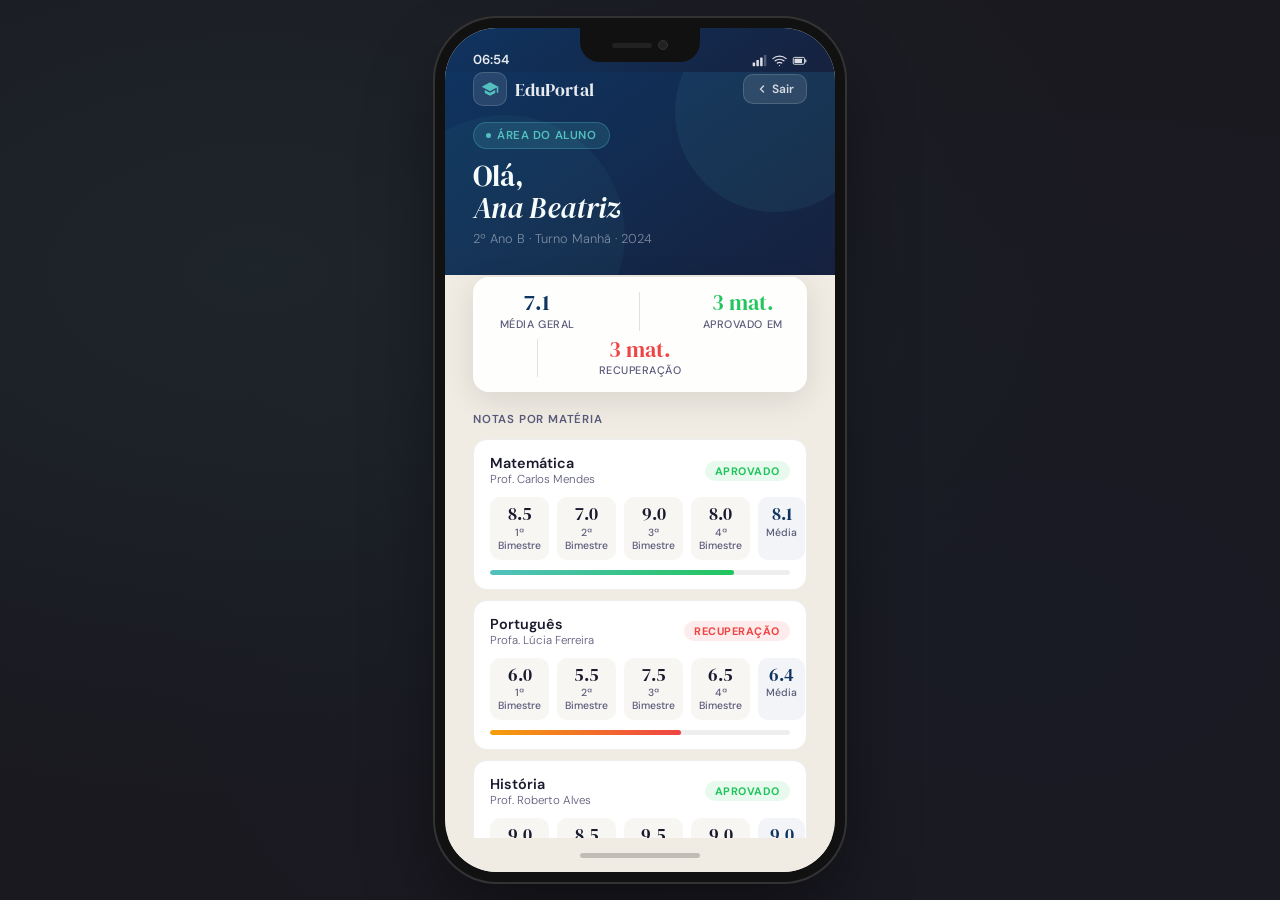
==== versao mobile/aluno.html @ 24fb4a92 "Add files via upload" ====
<!DOCTYPE html>
<html lang="pt-BR">
<head>
  <meta charset="UTF-8"/>
  <meta name="viewport" content="width=device-width, initial-scale=1.0, maximum-scale=1.0, user-scalable=no"/>
  <title>EduPortal — Aluno</title>
  <link href="https://fonts.googleapis.com/css2?family=DM+Serif+Display:ital@0;1&family=DM+Sans:wght@300;400;500;600&display=swap" rel="stylesheet"/>
  <link rel="stylesheet" href="style-aluno.css">
</head>
<body>

<div class="phone-shell">
  <div class="side-btn-r"></div>
  <div class="side-btn-l" style="top:148px;height:36px"></div>
  <div class="side-btn-l" style="top:198px;height:60px"></div>
  <div class="side-btn-l" style="top:272px;height:60px"></div>
  <div class="notch"><div class="notch-mic"></div><div class="notch-cam"></div></div>

  <div class="status-bar">
    <span class="status-time">9:41</span>
    <div class="status-icons">
      <svg viewBox="0 0 24 24"><rect x="1" y="15" width="4" height="6" rx="1"/><rect x="7" y="11" width="4" height="10" rx="1"/><rect x="13" y="7" width="4" height="14" rx="1"/><rect x="19" y="3" width="4" height="18" rx="1" opacity=".3"/></svg>
      <svg viewBox="0 0 24 24"><path d="M5 12.55a11 11 0 0 1 14.08 0M1.42 9a16 16 0 0 1 21.16 0M8.53 16.11a6 6 0 0 1 6.95 0" stroke="rgba(255,255,255,.85)" stroke-width="2" stroke-linecap="round" fill="none"/><circle cx="12" cy="20" r="1" fill="rgba(255,255,255,.85)"/></svg>
      <svg viewBox="0 0 24 24"><rect x="2" y="7" width="18" height="11" rx="2" stroke="rgba(255,255,255,.85)" stroke-width="1.5" fill="none"/><line x1="22" y1="11" x2="22" y2="14" stroke="rgba(255,255,255,.85)" stroke-width="2" stroke-linecap="round"/><rect x="4" y="9" width="12" height="7" rx="1" fill="rgba(255,255,255,.85)"/></svg>
    </div>
  </div>

  <div class="screen">
    <div class="hero">
      <div class="logo-row">
        <div class="logo-icon">
          <svg viewBox="0 0 24 24"><path d="M12 3L1 9l11 6 9-4.91V17h2V9L12 3zM5 13.18v4L12 21l7-3.82v-4L12 17l-7-3.82z"/></svg>
        </div>
        <span class="logo-name">EduPortal</span>
        <a href="login-mobile.html" class="back-btn">
          <svg viewBox="0 0 24 24" stroke-width="2.5" stroke-linecap="round"><polyline points="15 18 9 12 15 6"/></svg>
          Sair
        </a>
      </div>
      <div class="hero-badge"><div class="hero-badge-dot"></div><span>Área do Aluno</span></div>
      <div class="hero-title">Olá,<br/><em id="studentName">Ana Beatriz</em></div>
      <div class="hero-sub">2º Ano B · Turno Manhã · 2024</div>
    </div>

    <div class="summary-bar">
      <div class="summary-card">
        <div class="summary-item neutral">
          <div class="val" id="summaryAvg">—</div>
          <div class="lbl">Média Geral</div>
        </div>
        <div class="sep"></div>
        <div class="summary-item ok">
          <div class="val" id="summaryApproved">—</div>
          <div class="lbl">Aprovado em</div>
        </div>
        <div class="sep"></div>
        <div class="summary-item fail">
          <div class="val" id="summaryFailed">—</div>
          <div class="lbl">Recuperação</div>
        </div>
      </div>
    </div>

    <div class="content-scroll">
      <div class="section-title">Notas por Matéria</div>
      <div id="subjectList"></div>
    </div>

    <div class="home-indicator"><div class="home-bar"></div></div>
  </div>
</div>

<script>
  // ---- DATA ---- (shared via localStorage with teacher portal)
  const PASS_GRADE = 7;

  const defaultSubjects = [
    { id: 1, name: 'Matemática',       teacher: 'Prof. Carlos Mendes',    grades: [8.5, 7.0, 9.0, 8.0] },
    { id: 2, name: 'Português',        teacher: 'Profa. Lúcia Ferreira',  grades: [6.0, 5.5, 7.5, 6.5] },
    { id: 3, name: 'História',         teacher: 'Prof. Roberto Alves',    grades: [9.0, 8.5, 9.5, 9.0] },
    { id: 4, name: 'Biologia',         teacher: 'Profa. Sandra Lima',     grades: [5.0, 4.5, 6.0, 5.5] },
    { id: 5, name: 'Física',           teacher: 'Prof. André Costa',      grades: [7.5, 8.0, 7.0, 8.5] },
    { id: 6, name: 'Química',          teacher: 'Profa. Márcia Souza',    grades: [6.5, 7.0, 5.5, 6.0] },
  ];

  function getSubjects() {
    try {
      const stored = localStorage.getItem('eduportal_subjects');
      return stored ? JSON.parse(stored) : defaultSubjects;
    } catch(e) { return defaultSubjects; }
  }

  function avg(arr) {
    const valid = arr.filter(n => n !== null && n !== undefined && n !== '');
    if (!valid.length) return null;
    return valid.reduce((a,b) => a + parseFloat(b), 0) / valid.length;
  }

  function renderSubjects() {
    const subjects = getSubjects();
    const list = document.getElementById('subjectList');
    list.innerHTML = '';

    let totalAvg = 0, approvedCount = 0, failedCount = 0, count = 0;

    subjects.forEach((sub, i) => {
      const average = avg(sub.grades);
      const hasFull = sub.grades.every(g => g !== null && g !== '');
      let status = 'pending', statusLabel = 'Em andamento';
      if (hasFull && average !== null) {
        if (average >= PASS_GRADE) { status = 'approved'; statusLabel = 'Aprovado'; approvedCount++; }
        else { status = 'failed'; statusLabel = 'Recuperação'; failedCount++; }
        totalAvg += average; count++;
      }

      const pct = average !== null ? Math.min(100, (average / 10) * 100) : 0;
      const barClass = average !== null && average >= PASS_GRADE ? 'ok' : 'warn';

      const gradeLabels = ['1ª Bimestre', '2ª Bimestre', '3ª Bimestre', '4ª Bimestre'];
      const gradesHTML = sub.grades.map((g, gi) => `
        <div class="grade-box">
          <div class="g-val">${g !== null && g !== '' ? parseFloat(g).toFixed(1) : '—'}</div>
          <div class="g-lbl">${gradeLabels[gi]}</div>
        </div>
      `).join('');

      const card = document.createElement('div');
      card.className = 'subject-card';
      card.style.animationDelay = (i * 0.06) + 's';
      card.innerHTML = `
        <div class="subject-top">
          <div>
            <div class="subject-name">${sub.name}</div>
            <div class="subject-teacher">${sub.teacher}</div>
          </div>
          <div class="status-pill ${status}">${statusLabel}</div>
        </div>
        <div class="grades-row">
          ${gradesHTML}
          <div class="grade-box highlight">
            <div class="g-val">${average !== null ? average.toFixed(1) : '—'}</div>
            <div class="g-lbl">Média</div>
          </div>
        </div>
        <div class="progress-wrap">
          <div class="progress-bar ${barClass}" style="width:${pct}%"></div>
        </div>
      `;
      list.appendChild(card);
    });

    // Update summary
    document.getElementById('summaryAvg').textContent = count ? (totalAvg / count).toFixed(1) : '—';
    document.getElementById('summaryApproved').textContent = approvedCount + ' mat.';
    document.getElementById('summaryFailed').textContent = failedCount + ' mat.';
  }

  // Clock
  function updateClock() {
    const now = new Date();
    document.querySelector('.status-time').textContent =
      now.getHours().toString().padStart(2,'0') + ':' + now.getMinutes().toString().padStart(2,'0');
  }
  updateClock(); setInterval(updateClock, 10000);

  renderSubjects();
</script>
</body>
</html>
---- versao mobile/style-aluno.css ----
*, *::before, *::after { box-sizing: border-box; margin: 0; padding: 0; }
    :root {
      --primary: #0f3460;
      --accent: #53c0c0;
      --gradient: linear-gradient(145deg, #0f3460 0%, #16213e 100%);
      --bg: #f0ece4;
      --text-dark: #1a1a2e;
      --text-mid: #5a5a7a;
      --white: #ffffff;
      --approved: #22c55e;
      --failed: #ef4444;
      --radius: 18px;
    }
    html, body { height: 100%; overflow: hidden; }
    body {
      font-family: 'DM Sans', sans-serif;
      background: #1a1920;
      background-image:
        radial-gradient(ellipse at 20% 30%, rgba(83,192,192,0.07) 0%, transparent 60%),
        radial-gradient(ellipse at 80% 70%, rgba(15,52,96,0.07) 0%, transparent 60%);
      display: flex;
      align-items: center;
      justify-content: center;
    }
    .phone-shell {
      width: 390px;
      height: 844px;
      background: var(--bg);
      border-radius: 52px;
      box-shadow: 0 0 0 10px #111, 0 0 0 12px #333, 0 40px 80px rgba(0,0,0,0.45);
      position: relative;
      overflow: hidden;
      display: flex;
      flex-direction: column;
    }
    .side-btn-r { position: absolute; background: #222; border-radius: 3px; right: -12px; top: 180px; width: 4px; height: 70px; }
    .side-btn-l { position: absolute; background: #222; border-radius: 3px; left: -12px; width: 4px; }
    .notch {
      position: absolute; top: 0; left: 50%; transform: translateX(-50%);
      width: 120px; height: 34px; background: #111; border-radius: 0 0 20px 20px;
      z-index: 100; display: flex; align-items: center; justify-content: center; gap: 6px;
    }
    .notch-cam { width: 10px; height: 10px; border-radius: 50%; background: #222; border: 1.5px solid #333; }
    .notch-mic { width: 40px; height: 5px; border-radius: 4px; background: #222; }
    .status-bar {
      height: 44px; display: flex; align-items: flex-end;
      justify-content: space-between; padding: 0 28px 4px;
      flex-shrink: 0; z-index: 10; position: relative;
      background: var(--gradient);
    }
    .status-time { font-size: 0.82rem; font-weight: 600; color: rgba(255,255,255,0.9); }
    .status-icons { display: flex; align-items: center; gap: 5px; }
    .status-icons svg { width: 15px; height: 15px; fill: rgba(255,255,255,0.85); }
    .screen { flex: 1; overflow: hidden; display: flex; flex-direction: column; }

    /* HERO */
    .hero {
      flex-shrink: 0; padding: 0 28px 28px;
      background: var(--gradient); position: relative; overflow: hidden;
    }
    .hero::before {
      content: ''; position: absolute; top: -60px; right: -40px;
      width: 200px; height: 200px; border-radius: 50%;
      background: var(--accent); opacity: 0.08;
    }
    .hero::after {
      content: ''; position: absolute; bottom: -80px; left: -60px;
      width: 240px; height: 240px; border-radius: 50%;
      background: var(--accent); opacity: 0.05;
    }
    .logo-row { display: flex; align-items: center; gap: 8px; margin-bottom: 16px; position: relative; }
    .logo-icon {
      width: 34px; height: 34px; background: rgba(255,255,255,0.1);
      border-radius: 10px; display: grid; place-items: center;
      border: 1px solid rgba(255,255,255,0.15);
    }
    .logo-icon svg { width: 18px; height: 18px; fill: var(--accent); }
    .logo-name { font-family: 'DM Serif Display', serif; font-size: 1.15rem; color: rgba(255,255,255,0.9); }
    .back-btn {
      margin-left: auto; background: rgba(255,255,255,0.1); border: 1px solid rgba(255,255,255,0.15);
      border-radius: 10px; padding: 6px 12px; color: rgba(255,255,255,0.8);
      font-size: 0.75rem; font-weight: 600; cursor: pointer; text-decoration: none;
      display: flex; align-items: center; gap: 4px;
    }
    .back-btn svg { width: 12px; height: 12px; stroke: currentColor; fill: none; }
    .hero-badge {
      display: inline-flex; align-items: center; gap: 6px;
      padding: 5px 12px; border-radius: 100px; font-size: 0.72rem;
      font-weight: 600; letter-spacing: 0.05em; text-transform: uppercase;
      margin-bottom: 12px; background: rgba(83,192,192,0.15);
      border: 1px solid rgba(83,192,192,0.3); color: var(--accent);
    }
    .hero-badge-dot { width: 5px; height: 5px; border-radius: 50%; background: currentColor; animation: pulse 2s infinite; }
    @keyframes pulse { 0%,100% { opacity:1; transform:scale(1); } 50% { opacity:0.5; transform:scale(0.7); } }
    .hero-title { font-family: 'DM Serif Display', serif; font-size: 1.8rem; line-height: 1.1; color: #fff; margin-bottom: 6px; }
    .hero-title em { font-style: italic; }
    .hero-sub { font-size: 0.8rem; color: rgba(255,255,255,0.45); font-weight: 300; }

    /* SEMESTER SUMMARY */
    .summary-bar {
      flex-shrink: 0; padding: 16px 28px 0; margin-top: -14px; position: relative; z-index: 20;
    }
    .summary-card {
      background: rgba(255,255,255,0.92); backdrop-filter: blur(12px);
      border-radius: 16px; padding: 14px 16px;
      box-shadow: 0 8px 32px rgba(0,0,0,0.1);
      border: 1px solid rgba(255,255,255,0.9);
      display: grid; grid-template-columns: 1fr 1fr 1fr; gap: 8px;
    }
    .summary-item { text-align: center; }
    .summary-item .val {
      font-family: 'DM Serif Display', serif; font-size: 1.4rem;
      line-height: 1; margin-bottom: 2px;
    }
    .summary-item .lbl { font-size: 0.68rem; color: var(--text-mid); font-weight: 500; text-transform: uppercase; letter-spacing: 0.05em; }
    .summary-item.ok .val { color: var(--approved); }
    .summary-item.fail .val { color: var(--failed); }
    .summary-item.neutral .val { color: var(--primary); }
    .sep { width: 1px; background: #e4e0da; align-self: stretch; margin: 0 auto; }

    /* SCROLL */
    .content-scroll {
      flex: 1; overflow-y: auto; padding: 16px 28px 32px;
      scrollbar-width: none;
    }
    .content-scroll::-webkit-scrollbar { display: none; }

    .section-title {
      font-size: 0.72rem; font-weight: 600; letter-spacing: 0.07em;
      text-transform: uppercase; color: var(--text-mid); margin-bottom: 12px; margin-top: 4px;
    }

    /* SUBJECT CARD */
    .subject-card {
      background: #fff; border-radius: 14px; padding: 14px 16px;
      margin-bottom: 10px; border: 1.5px solid #eee;
      animation: cardIn 0.4s cubic-bezier(0.34,1.2,0.64,1) both;
      transition: box-shadow 0.2s;
    }
    .subject-card:hover { box-shadow: 0 4px 16px rgba(0,0,0,0.08); }
    @keyframes cardIn { from { opacity:0; transform:translateY(12px); } to { opacity:1; transform:translateY(0); } }

    .subject-top { display: flex; align-items: center; justify-content: space-between; margin-bottom: 10px; }
    .subject-name { font-weight: 600; font-size: 0.9rem; color: var(--text-dark); }
    .subject-teacher { font-size: 0.72rem; color: var(--text-mid); font-weight: 300; }
    .status-pill {
      font-size: 0.68rem; font-weight: 700; letter-spacing: 0.05em;
      text-transform: uppercase; padding: 3px 10px; border-radius: 100px;
    }
    .status-pill.approved { background: rgba(34,197,94,0.1); color: var(--approved); }
    .status-pill.failed { background: rgba(239,68,68,0.1); color: var(--failed); }
    .status-pill.pending { background: rgba(245,158,11,0.1); color: #f59e0b; }

    .grades-row { display: flex; gap: 8px; margin-bottom: 10px; }
    .grade-box { flex: 1; background: #f8f6f2; border-radius: 10px; padding: 8px; text-align: center; }
    .grade-box .g-val {
      font-family: 'DM Serif Display', serif; font-size: 1.15rem;
      color: var(--text-dark); line-height: 1;
    }
    .grade-box .g-lbl { font-size: 0.65rem; color: var(--text-mid); font-weight: 500; margin-top: 2px; }
    .grade-box.highlight { background: rgba(15,52,96,0.05); }
    .grade-box.highlight .g-val { color: var(--primary); }

    /* Progress bar */
    .progress-wrap { height: 5px; background: #eee; border-radius: 3px; overflow: hidden; }
    .progress-bar { height: 100%; border-radius: 3px; transition: width 0.8s cubic-bezier(0.34,1.2,0.64,1); }
    .progress-bar.ok { background: linear-gradient(90deg, #53c0c0, #22c55e); }
    .progress-bar.warn { background: linear-gradient(90deg, #f59e0b, #ef4444); }

    /* Home indicator */
    .home-indicator {
      flex-shrink: 0; height: 34px; display: flex;
      align-items: center; justify-content: center; background: var(--bg);
    }
    .home-bar { width: 120px; height: 5px; background: rgba(0,0,0,0.2); border-radius: 3px; }
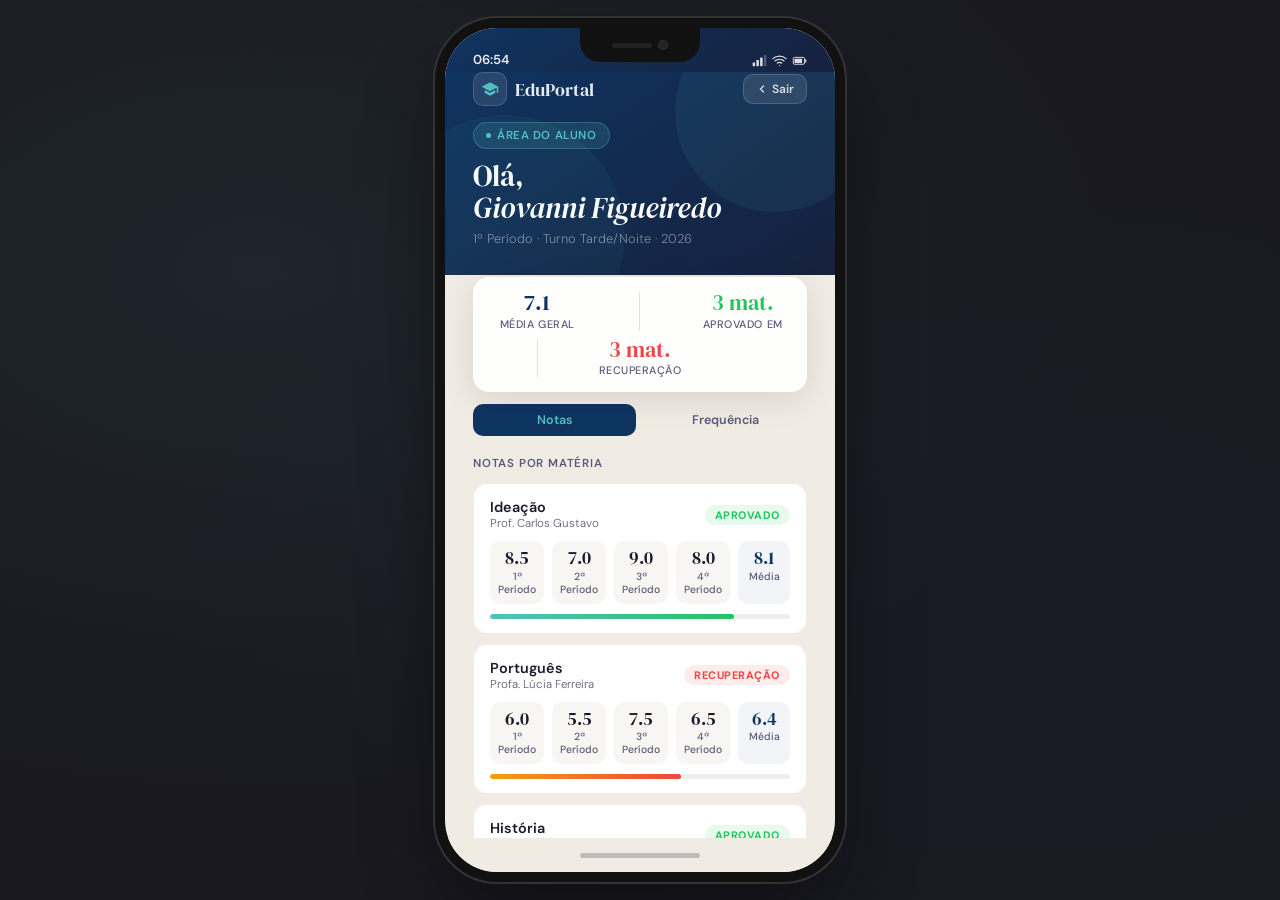
==== commit 193dc838: "Portifólio" ====
--- a/versao mobile/aluno.html
+++ b/versao mobile/aluno.html
@@ -38,32 +38,40 @@
         </a>
       </div>
       <div class="hero-badge"><div class="hero-badge-dot"></div><span>Área do Aluno</span></div>
-      <div class="hero-title">Olá,<br/><em id="studentName">Ana Beatriz</em></div>
-      <div class="hero-sub">2º Ano B · Turno Manhã · 2024</div>
+      <div class="hero-title">Olá,<br/><em id="studentName">Giovanni Figueiredo</em></div>
+      <div class="hero-sub">1º Período · Turno Tarde/Noite · 2026</div>
     </div>
 
     <div class="summary-bar">
       <div class="summary-card">
         <div class="summary-item neutral">
-          <div class="val" id="summaryAvg">—</div>
-          <div class="lbl">Média Geral</div>
+          <div class="val" id="sumVal1">—</div>
+          <div class="lbl" id="sumLbl1">Média Geral</div>
         </div>
         <div class="sep"></div>
         <div class="summary-item ok">
-          <div class="val" id="summaryApproved">—</div>
-          <div class="lbl">Aprovado em</div>
+          <div class="val" id="sumVal2">—</div>
+          <div class="lbl" id="sumLbl2">Aprovado em</div>
         </div>
         <div class="sep"></div>
         <div class="summary-item fail">
-          <div class="val" id="summaryFailed">—</div>
-          <div class="lbl">Recuperação</div>
+          <div class="val" id="sumVal3">—</div>
+          <div class="lbl" id="sumLbl3">Recuperação</div>
         </div>
       </div>
     </div>
 
-    <div class="content-scroll">
-      <div class="section-title">Notas por Matéria</div>
-      <div id="subjectList"></div>
+    <div class="tab-bar">
+      <button class="view-tab active" onclick="switchView('grades',this)">Notas</button>
+      <button class="view-tab" onclick="switchView('frequencia',this)">Frequência</button>
+    </div>
+
+    <div class="content-scroll" id="mainScroll">
+      <div id="gradesView">
+        <div class="section-title">Notas por Matéria</div>
+        <div id="subjectList"></div>
+      </div>
+      <div id="frequenciaView" style="display:none"></div>
     </div>
 
     <div class="home-indicator"><div class="home-bar"></div></div>
@@ -71,42 +79,121 @@
 </div>
 
 <script>
-  // ---- DATA ---- (shared via localStorage with teacher portal)
-  const PASS_GRADE = 7;
-
+  /* ================= CONFIG ================= */
+  const PASS_GRADE = 7;    // média mínima
+  const MIN_FREQ   = 75;   // frequência mínima exigida (%)
+
+  /* ================= DADOS ================= */
   const defaultSubjects = [
-    { id: 1, name: 'Matemática',       teacher: 'Prof. Carlos Mendes',    grades: [8.5, 7.0, 9.0, 8.0] },
-    { id: 2, name: 'Português',        teacher: 'Profa. Lúcia Ferreira',  grades: [6.0, 5.5, 7.5, 6.5] },
-    { id: 3, name: 'História',         teacher: 'Prof. Roberto Alves',    grades: [9.0, 8.5, 9.5, 9.0] },
-    { id: 4, name: 'Biologia',         teacher: 'Profa. Sandra Lima',     grades: [5.0, 4.5, 6.0, 5.5] },
-    { id: 5, name: 'Física',           teacher: 'Prof. André Costa',      grades: [7.5, 8.0, 7.0, 8.5] },
-    { id: 6, name: 'Química',          teacher: 'Profa. Márcia Souza',    grades: [6.5, 7.0, 5.5, 6.0] },
+    { id: 1, name: 'Ideação',    teacher: 'Prof. Carlos Gustavo',  grades: [8.5, 7.0, 9.0, 8.0] },
+    { id: 2, name: 'Português',  teacher: 'Profa. Lúcia Ferreira', grades: [6.0, 5.5, 7.5, 6.5] },
+    { id: 3, name: 'História',   teacher: 'Prof. Roberto Alves',   grades: [9.0, 8.5, 9.5, 9.0] },
+    { id: 4, name: 'Biologia',   teacher: 'Profa. Sandra Lima',    grades: [5.0, 4.5, 6.0, 5.5] },
+    { id: 5, name: 'Física',     teacher: 'Prof. André Costa',     grades: [7.5, 8.0, 7.0, 8.5] },
+    { id: 6, name: 'Química',    teacher: 'Profa. Márcia Souza',   grades: [6.5, 7.0, 5.5, 6.0] }
   ];
 
+  /* Total de aulas e presenças por disciplina (mock) */
+  const defaultAttendance = {
+    1: { total: 40, presencas: 38 },  // 95,0%  → Normal
+    2: { total: 40, presencas: 32 },  // 80,0%  → Atenção
+    3: { total: 36, presencas: 24 },  // 66,7%  → Risco
+    4: { total: 30, presencas: 30 },  // 100%   → Normal
+    5: { total: 34, presencas: 28 },  // 82,4%  → Atenção
+    6: { total: 0,  presencas: 0  }   // Sem registros
+  };
+
   function getSubjects() {
-    try {
-      const stored = localStorage.getItem('eduportal_subjects');
-      return stored ? JSON.parse(stored) : defaultSubjects;
-    } catch(e) { return defaultSubjects; }
-  }
-
+    try { const s = localStorage.getItem('eduportal_subjects'); return s ? JSON.parse(s) : defaultSubjects; }
+    catch (e) { return defaultSubjects; }
+  }
+  function getAttendance() {
+    try { const s = localStorage.getItem('eduportal_attendance'); return s ? JSON.parse(s) : defaultAttendance; }
+    catch (e) { return defaultAttendance; }
+  }
   function avg(arr) {
     const valid = arr.filter(n => n !== null && n !== undefined && n !== '');
     if (!valid.length) return null;
-    return valid.reduce((a,b) => a + parseFloat(b), 0) / valid.length;
-  }
-
+    return valid.reduce((a, b) => a + parseFloat(b), 0) / valid.length;
+  }
+
+  /* ================= FREQUÊNCIA · HELPERS ================= */
+  function freqPct(a) {
+    if (!a || !a.total) return null;
+    return (a.presencas / a.total) * 100;
+  }
+  function freqSit(p) {
+    if (p === null) return 'vazio';
+    if (p >= 85) return 'normal';
+    if (p >= MIN_FREQ) return 'alerta';
+    return 'risco';
+  }
+  const SIT_LABEL = { normal: 'Normal', alerta: 'Atenção', risco: 'Risco', vazio: 'Sem registros' };
+  const SIT_PILL  = { normal: 'approved', alerta: 'pending', risco: 'failed', vazio: 'empty' };
+  const SIT_BAR   = { normal: 'ok', alerta: 'warn', risco: 'risk', vazio: 'zero' };
+
+  const MESES = ['Janeiro','Fevereiro','Março','Abril','Maio','Junho','Julho','Agosto','Setembro','Outubro','Novembro','Dezembro'];
+  const DIAS  = ['Dom','Seg','Ter','Qua','Qui','Sex','Sáb'];
+
+  /* Gera as aulas (dias úteis) e marca as faltas de forma determinística */
+  function buildAulas(a) {
+    if (!a || !a.total) return [];
+    const faltas = Math.max(0, a.total - a.presencas);
+    const setFalta = new Set();
+
+    if (faltas > 0) {
+      const passo = Math.max(1, Math.floor(a.total / faltas));
+      let marcadas = 0;
+      for (let i = a.total - 1; i >= 0 && marcadas < faltas; i -= passo) { setFalta.add(i); marcadas++; }
+      let i = 0;
+      while (marcadas < faltas && i < a.total) { if (!setFalta.has(i)) { setFalta.add(i); marcadas++; } i++; }
+    }
+
+    const out = [];
+    const dt = new Date(2026, 1, 2); // 02/02/2026
+    for (let i = 0; i < a.total; i++) {
+      while (dt.getDay() === 0 || dt.getDay() === 6) dt.setDate(dt.getDate() + 1);
+      out.push({ data: new Date(dt), presente: !setFalta.has(i) });
+      dt.setDate(dt.getDate() + 1);
+    }
+    return out;
+  }
+
+  /* ================= RESUMO ================= */
+  function updateSummaryGrades() {
+    document.getElementById('sumLbl1').textContent = 'Média Geral';
+    document.getElementById('sumLbl2').textContent = 'Aprovado em';
+    document.getElementById('sumLbl3').textContent = 'Recuperação';
+  }
+  function updateSummaryFreq() {
+    const subjects = getSubjects();
+    const att = getAttendance();
+    let tot = 0, pres = 0;
+    subjects.forEach(s => { const a = att[s.id]; if (a && a.total > 0) { tot += a.total; pres += a.presencas; } });
+    const geral = tot ? (pres / tot) * 100 : null;
+
+    document.getElementById('sumVal1').textContent = geral === null ? '—' : Math.round(geral) + '%';
+    document.getElementById('sumVal2').textContent = pres;
+    document.getElementById('sumVal3').textContent = tot - pres;
+    document.getElementById('sumLbl1').textContent = 'Frequência Geral';
+    document.getElementById('sumLbl2').textContent = 'Presenças';
+    document.getElementById('sumLbl3').textContent = 'Faltas';
+  }
+
+  /* ================= NOTAS ================= */
   function renderSubjects() {
     const subjects = getSubjects();
     const list = document.getElementById('subjectList');
     list.innerHTML = '';
 
     let totalAvg = 0, approvedCount = 0, failedCount = 0, count = 0;
+    const labels = ['1ª Período', '2ª Período', '3ª Período', '4ª Período'];
 
     subjects.forEach((sub, i) => {
       const average = avg(sub.grades);
       const hasFull = sub.grades.every(g => g !== null && g !== '');
       let status = 'pending', statusLabel = 'Em andamento';
+
       if (hasFull && average !== null) {
         if (average >= PASS_GRADE) { status = 'approved'; statusLabel = 'Aprovado'; approvedCount++; }
         else { status = 'failed'; statusLabel = 'Recuperação'; failedCount++; }
@@ -116,13 +203,11 @@
       const pct = average !== null ? Math.min(100, (average / 10) * 100) : 0;
       const barClass = average !== null && average >= PASS_GRADE ? 'ok' : 'warn';
 
-      const gradeLabels = ['1ª Bimestre', '2ª Bimestre', '3ª Bimestre', '4ª Bimestre'];
       const gradesHTML = sub.grades.map((g, gi) => `
         <div class="grade-box">
           <div class="g-val">${g !== null && g !== '' ? parseFloat(g).toFixed(1) : '—'}</div>
-          <div class="g-lbl">${gradeLabels[gi]}</div>
-        </div>
-      `).join('');
+          <div class="g-lbl">${labels[gi]}</div>
+        </div>`).join('');
 
       const card = document.createElement('div');
       card.className = 'subject-card';
@@ -144,26 +229,168 @@
         </div>
         <div class="progress-wrap">
           <div class="progress-bar ${barClass}" style="width:${pct}%"></div>
-        </div>
-      `;
+        </div>`;
       list.appendChild(card);
     });
 
-    // Update summary
-    document.getElementById('summaryAvg').textContent = count ? (totalAvg / count).toFixed(1) : '—';
-    document.getElementById('summaryApproved').textContent = approvedCount + ' mat.';
-    document.getElementById('summaryFailed').textContent = failedCount + ' mat.';
-  }
-
-  // Clock
+    document.getElementById('sumVal1').textContent = count ? (totalAvg / count).toFixed(1) : '—';
+    document.getElementById('sumVal2').textContent = approvedCount + ' mat.';
+    document.getElementById('sumVal3').textContent = failedCount + ' mat.';
+  }
+
+  /* ================= LISTA DE FREQUÊNCIA ================= */
+  function renderFrequencia() {
+    const subjects = getSubjects();
+    const att = getAttendance();
+    const view = document.getElementById('frequenciaView');
+
+    let html = `<div class="section-title">Frequência por Matéria</div>`;
+
+    subjects.forEach((sub, i) => {
+      const a = att[sub.id] || { total: 0, presencas: 0 };
+      const p = freqPct(a);
+      const sit = freqSit(p);
+      const faltas = Math.max(0, a.total - a.presencas);
+      const pctTxt = p === null ? '—' : p.toFixed(1).replace('.', ',') + '%';
+
+      html += `
+        <div class="subject-card" style="animation-delay:${(i * 0.06)}s" onclick="openFreq(${sub.id})">
+          <div class="subject-top">
+            <div>
+              <div class="subject-name">${sub.name}</div>
+              <div class="subject-teacher">${sub.teacher}</div>
+            </div>
+            <div class="status-pill ${SIT_PILL[sit]}">${SIT_LABEL[sit]}</div>
+          </div>
+          <div class="grades-row">
+            <div class="grade-box"><div class="g-val">${a.total}</div><div class="g-lbl">Aulas</div></div>
+            <div class="grade-box"><div class="g-val">${a.presencas}</div><div class="g-lbl">Presenças</div></div>
+            <div class="grade-box"><div class="g-val">${faltas}</div><div class="g-lbl">Faltas</div></div>
+            <div class="grade-box highlight"><div class="g-val">${pctTxt}</div><div class="g-lbl">Frequência</div></div>
+          </div>
+          <div class="progress-wrap"><div class="progress-bar ${SIT_BAR[sit]}" style="width:${p === null ? 0 : p}%"></div></div>
+        </div>`;
+    });
+
+    view.innerHTML = html;
+    updateSummaryFreq();
+  }
+
+  /* ================= DETALHAMENTO DA DISCIPLINA ================= */
+  function openFreq(id) {
+    const subjects = getSubjects();
+    const att = getAttendance();
+    const sub = subjects.find(s => s.id === id);
+    if (!sub) return;
+
+    const a = att[id] || { total: 0, presencas: 0 };
+    const p = freqPct(a);
+    const sit = freqSit(p);
+    const faltas = Math.max(0, a.total - a.presencas);
+    const pctTxt = p === null ? '—' : p.toFixed(1).replace('.', ',') + '%';
+    const view = document.getElementById('frequenciaView');
+
+    let html = `
+      <button class="freq-back" onclick="renderFrequencia()">
+        <svg viewBox="0 0 24 24" stroke-width="2.5" stroke-linecap="round" stroke-linejoin="round"><polyline points="15 18 9 12 15 6"/></svg>
+        Voltar
+      </button>
+
+      <div class="subject-card">
+        <div class="subject-top">
+          <div>
+            <div class="subject-name">${sub.name}</div>
+            <div class="subject-teacher">${sub.teacher}</div>
+          </div>
+          <div class="status-pill ${SIT_PILL[sit]}">${SIT_LABEL[sit]}</div>
+        </div>
+        <div class="grades-row">
+          <div class="grade-box"><div class="g-val">${a.total}</div><div class="g-lbl">Aulas</div></div>
+          <div class="grade-box"><div class="g-val">${a.presencas}</div><div class="g-lbl">Presenças</div></div>
+          <div class="grade-box"><div class="g-val">${faltas}</div><div class="g-lbl">Faltas</div></div>
+          <div class="grade-box highlight"><div class="g-val">${pctTxt}</div><div class="g-lbl">Frequência</div></div>
+        </div>
+        <div class="progress-wrap"><div class="progress-bar ${SIT_BAR[sit]}" style="width:${p === null ? 0 : p}%"></div></div>
+      </div>`;
+
+    if (sit === 'risco') {
+      html += `<div class="freq-alert risco">
+        <svg viewBox="0 0 24 24" stroke-width="2" stroke-linecap="round" stroke-linejoin="round"><path d="M10.29 3.86L1.82 18a2 2 0 0 0 1.71 3h16.94a2 2 0 0 0 1.71-3L13.71 3.86a2 2 0 0 0-3.42 0z"/><line x1="12" y1="9" x2="12" y2="13"/><line x1="12" y1="17" x2="12.01" y2="17"/></svg>
+        Frequência abaixo do mínimo exigido (${MIN_FREQ}%).
+      </div>`;
+    } else if (sit === 'alerta') {
+      html += `<div class="freq-alert alerta">
+        <svg viewBox="0 0 24 24" stroke-width="2" stroke-linecap="round" stroke-linejoin="round"><circle cx="12" cy="12" r="10"/><line x1="12" y1="8" x2="12" y2="12"/><line x1="12" y1="16" x2="12.01" y2="16"/></svg>
+        Frequência próxima do limite mínimo de ${MIN_FREQ}%.
+      </div>`;
+    }
+
+    const aulas = buildAulas(a);
+
+    if (!aulas.length) {
+      html += `<div class="empty-state">
+        <svg viewBox="0 0 24 24" stroke-width="1.6" stroke-linecap="round" stroke-linejoin="round">
+          <rect x="3" y="4" width="18" height="18" rx="2"/><line x1="16" y1="2" x2="16" y2="6"/><line x1="8" y1="2" x2="8" y2="6"/><line x1="3" y1="10" x2="21" y2="10"/>
+        </svg>
+        <h3>Nenhum registro de frequência disponível</h3>
+        <p>Esta disciplina ainda não possui aulas ou faltas registradas.</p>
+      </div>`;
+    } else {
+      html += `<div class="section-title">Detalhamento das Aulas</div>`;
+
+      const grupos = {};
+      aulas.forEach(x => {
+        const k = x.data.getFullYear() + '-' + String(x.data.getMonth()).padStart(2, '0');
+        (grupos[k] = grupos[k] || []).push(x);
+      });
+
+      html += Object.keys(grupos).sort().map(k => {
+        const [ano, mes] = k.split('-');
+        const itens = grupos[k].map(x => {
+          const dia = String(x.data.getDate()).padStart(2, '0');
+          const m = String(x.data.getMonth() + 1).padStart(2, '0');
+          return `<div class="aula-item">
+            <div class="aula-date"><b>${dia}/${m}</b><span>${DIAS[x.data.getDay()]}</span></div>
+            <div class="aula-info">
+              <b>Aula de ${sub.name}</b>
+              <span>${x.presente ? 'Presença confirmada' : 'Falta registrada'}</span>
+            </div>
+            <span class="aula-status ${x.presente ? 'presente' : 'falta'}">${x.presente ? 'Presente' : 'Falta'}</span>
+          </div>`;
+        }).join('');
+        return `<div class="aulas-group"><div class="aulas-month">${MESES[Number(mes)]} de ${ano}</div>${itens}</div>`;
+      }).join('');
+    }
+
+    view.innerHTML = html;
+    document.getElementById('mainScroll').scrollTop = 0;
+  }
+
+  /* ================= TROCA DE ABA ================= */
+  function switchView(view, btn) {
+    document.querySelectorAll('.view-tab').forEach(t => t.classList.remove('active'));
+    btn.classList.add('active');
+
+    document.getElementById('gradesView').style.display     = view === 'grades'     ? 'block' : 'none';
+    document.getElementById('frequenciaView').style.display = view === 'frequencia' ? 'block' : 'none';
+
+    if (view === 'grades') { updateSummaryGrades(); renderSubjects(); }
+    else { renderFrequencia(); }
+
+    document.getElementById('mainScroll').scrollTop = 0;
+  }
+
+  /* ================= RELÓGIO ================= */
   function updateClock() {
     const now = new Date();
     document.querySelector('.status-time').textContent =
-      now.getHours().toString().padStart(2,'0') + ':' + now.getMinutes().toString().padStart(2,'0');
-  }
+      now.getHours().toString().padStart(2, '0') + ':' + now.getMinutes().toString().padStart(2, '0');
+  }
+
+  /* ================= INIT ================= */
   updateClock(); setInterval(updateClock, 10000);
-
+  updateSummaryGrades();
   renderSubjects();
 </script>
 </body>
-</html>
+</html>
--- a/versao mobile/style-aluno.css
+++ b/versao mobile/style-aluno.css
@@ -1,175 +1,248 @@
-    *, *::before, *::after { box-sizing: border-box; margin: 0; padding: 0; }
-    :root {
-      --primary: #0f3460;
-      --accent: #53c0c0;
-      --gradient: linear-gradient(145deg, #0f3460 0%, #16213e 100%);
-      --bg: #f0ece4;
-      --text-dark: #1a1a2e;
-      --text-mid: #5a5a7a;
-      --white: #ffffff;
-      --approved: #22c55e;
-      --failed: #ef4444;
-      --radius: 18px;
-    }
-    html, body { height: 100%; overflow: hidden; }
-    body {
-      font-family: 'DM Sans', sans-serif;
-      background: #1a1920;
-      background-image:
-        radial-gradient(ellipse at 20% 30%, rgba(83,192,192,0.07) 0%, transparent 60%),
-        radial-gradient(ellipse at 80% 70%, rgba(15,52,96,0.07) 0%, transparent 60%);
-      display: flex;
-      align-items: center;
-      justify-content: center;
-    }
-    .phone-shell {
-      width: 390px;
-      height: 844px;
-      background: var(--bg);
-      border-radius: 52px;
-      box-shadow: 0 0 0 10px #111, 0 0 0 12px #333, 0 40px 80px rgba(0,0,0,0.45);
-      position: relative;
-      overflow: hidden;
-      display: flex;
-      flex-direction: column;
-    }
-    .side-btn-r { position: absolute; background: #222; border-radius: 3px; right: -12px; top: 180px; width: 4px; height: 70px; }
-    .side-btn-l { position: absolute; background: #222; border-radius: 3px; left: -12px; width: 4px; }
-    .notch {
-      position: absolute; top: 0; left: 50%; transform: translateX(-50%);
-      width: 120px; height: 34px; background: #111; border-radius: 0 0 20px 20px;
-      z-index: 100; display: flex; align-items: center; justify-content: center; gap: 6px;
-    }
-    .notch-cam { width: 10px; height: 10px; border-radius: 50%; background: #222; border: 1.5px solid #333; }
-    .notch-mic { width: 40px; height: 5px; border-radius: 4px; background: #222; }
-    .status-bar {
-      height: 44px; display: flex; align-items: flex-end;
-      justify-content: space-between; padding: 0 28px 4px;
-      flex-shrink: 0; z-index: 10; position: relative;
-      background: var(--gradient);
-    }
-    .status-time { font-size: 0.82rem; font-weight: 600; color: rgba(255,255,255,0.9); }
-    .status-icons { display: flex; align-items: center; gap: 5px; }
-    .status-icons svg { width: 15px; height: 15px; fill: rgba(255,255,255,0.85); }
-    .screen { flex: 1; overflow: hidden; display: flex; flex-direction: column; }
-
-    /* HERO */
-    .hero {
-      flex-shrink: 0; padding: 0 28px 28px;
-      background: var(--gradient); position: relative; overflow: hidden;
-    }
-    .hero::before {
-      content: ''; position: absolute; top: -60px; right: -40px;
-      width: 200px; height: 200px; border-radius: 50%;
-      background: var(--accent); opacity: 0.08;
-    }
-    .hero::after {
-      content: ''; position: absolute; bottom: -80px; left: -60px;
-      width: 240px; height: 240px; border-radius: 50%;
-      background: var(--accent); opacity: 0.05;
-    }
-    .logo-row { display: flex; align-items: center; gap: 8px; margin-bottom: 16px; position: relative; }
-    .logo-icon {
-      width: 34px; height: 34px; background: rgba(255,255,255,0.1);
-      border-radius: 10px; display: grid; place-items: center;
-      border: 1px solid rgba(255,255,255,0.15);
-    }
-    .logo-icon svg { width: 18px; height: 18px; fill: var(--accent); }
-    .logo-name { font-family: 'DM Serif Display', serif; font-size: 1.15rem; color: rgba(255,255,255,0.9); }
-    .back-btn {
-      margin-left: auto; background: rgba(255,255,255,0.1); border: 1px solid rgba(255,255,255,0.15);
-      border-radius: 10px; padding: 6px 12px; color: rgba(255,255,255,0.8);
-      font-size: 0.75rem; font-weight: 600; cursor: pointer; text-decoration: none;
-      display: flex; align-items: center; gap: 4px;
-    }
-    .back-btn svg { width: 12px; height: 12px; stroke: currentColor; fill: none; }
-    .hero-badge {
-      display: inline-flex; align-items: center; gap: 6px;
-      padding: 5px 12px; border-radius: 100px; font-size: 0.72rem;
-      font-weight: 600; letter-spacing: 0.05em; text-transform: uppercase;
-      margin-bottom: 12px; background: rgba(83,192,192,0.15);
-      border: 1px solid rgba(83,192,192,0.3); color: var(--accent);
-    }
-    .hero-badge-dot { width: 5px; height: 5px; border-radius: 50%; background: currentColor; animation: pulse 2s infinite; }
-    @keyframes pulse { 0%,100% { opacity:1; transform:scale(1); } 50% { opacity:0.5; transform:scale(0.7); } }
-    .hero-title { font-family: 'DM Serif Display', serif; font-size: 1.8rem; line-height: 1.1; color: #fff; margin-bottom: 6px; }
-    .hero-title em { font-style: italic; }
-    .hero-sub { font-size: 0.8rem; color: rgba(255,255,255,0.45); font-weight: 300; }
-
-    /* SEMESTER SUMMARY */
-    .summary-bar {
-      flex-shrink: 0; padding: 16px 28px 0; margin-top: -14px; position: relative; z-index: 20;
-    }
-    .summary-card {
-      background: rgba(255,255,255,0.92); backdrop-filter: blur(12px);
-      border-radius: 16px; padding: 14px 16px;
-      box-shadow: 0 8px 32px rgba(0,0,0,0.1);
-      border: 1px solid rgba(255,255,255,0.9);
-      display: grid; grid-template-columns: 1fr 1fr 1fr; gap: 8px;
-    }
-    .summary-item { text-align: center; }
-    .summary-item .val {
-      font-family: 'DM Serif Display', serif; font-size: 1.4rem;
-      line-height: 1; margin-bottom: 2px;
-    }
-    .summary-item .lbl { font-size: 0.68rem; color: var(--text-mid); font-weight: 500; text-transform: uppercase; letter-spacing: 0.05em; }
-    .summary-item.ok .val { color: var(--approved); }
-    .summary-item.fail .val { color: var(--failed); }
-    .summary-item.neutral .val { color: var(--primary); }
-    .sep { width: 1px; background: #e4e0da; align-self: stretch; margin: 0 auto; }
-
-    /* SCROLL */
-    .content-scroll {
-      flex: 1; overflow-y: auto; padding: 16px 28px 32px;
-      scrollbar-width: none;
-    }
-    .content-scroll::-webkit-scrollbar { display: none; }
-
-    .section-title {
-      font-size: 0.72rem; font-weight: 600; letter-spacing: 0.07em;
-      text-transform: uppercase; color: var(--text-mid); margin-bottom: 12px; margin-top: 4px;
-    }
-
-    /* SUBJECT CARD */
-    .subject-card {
-      background: #fff; border-radius: 14px; padding: 14px 16px;
-      margin-bottom: 10px; border: 1.5px solid #eee;
-      animation: cardIn 0.4s cubic-bezier(0.34,1.2,0.64,1) both;
-      transition: box-shadow 0.2s;
-    }
-    .subject-card:hover { box-shadow: 0 4px 16px rgba(0,0,0,0.08); }
-    @keyframes cardIn { from { opacity:0; transform:translateY(12px); } to { opacity:1; transform:translateY(0); } }
-
-    .subject-top { display: flex; align-items: center; justify-content: space-between; margin-bottom: 10px; }
-    .subject-name { font-weight: 600; font-size: 0.9rem; color: var(--text-dark); }
-    .subject-teacher { font-size: 0.72rem; color: var(--text-mid); font-weight: 300; }
-    .status-pill {
-      font-size: 0.68rem; font-weight: 700; letter-spacing: 0.05em;
-      text-transform: uppercase; padding: 3px 10px; border-radius: 100px;
-    }
-    .status-pill.approved { background: rgba(34,197,94,0.1); color: var(--approved); }
-    .status-pill.failed { background: rgba(239,68,68,0.1); color: var(--failed); }
-    .status-pill.pending { background: rgba(245,158,11,0.1); color: #f59e0b; }
-
-    .grades-row { display: flex; gap: 8px; margin-bottom: 10px; }
-    .grade-box { flex: 1; background: #f8f6f2; border-radius: 10px; padding: 8px; text-align: center; }
-    .grade-box .g-val {
-      font-family: 'DM Serif Display', serif; font-size: 1.15rem;
-      color: var(--text-dark); line-height: 1;
-    }
-    .grade-box .g-lbl { font-size: 0.65rem; color: var(--text-mid); font-weight: 500; margin-top: 2px; }
-    .grade-box.highlight { background: rgba(15,52,96,0.05); }
-    .grade-box.highlight .g-val { color: var(--primary); }
-
-    /* Progress bar */
-    .progress-wrap { height: 5px; background: #eee; border-radius: 3px; overflow: hidden; }
-    .progress-bar { height: 100%; border-radius: 3px; transition: width 0.8s cubic-bezier(0.34,1.2,0.64,1); }
-    .progress-bar.ok { background: linear-gradient(90deg, #53c0c0, #22c55e); }
-    .progress-bar.warn { background: linear-gradient(90deg, #f59e0b, #ef4444); }
-
-    /* Home indicator */
-    .home-indicator {
-      flex-shrink: 0; height: 34px; display: flex;
-      align-items: center; justify-content: center; background: var(--bg);
-    }
-    .home-bar { width: 120px; height: 5px; background: rgba(0,0,0,0.2); border-radius: 3px; }+    *, *::before, *::after { box-sizing: border-box; margin: 0; padding: 0; }
+    :root {
+      --primary: #0f3460;
+      --accent: #53c0c0;
+      --gradient: linear-gradient(145deg, #0f3460 0%, #16213e 100%);
+      --bg: #f0ece4;
+      --text-dark: #1a1a2e;
+      --text-mid: #5a5a7a;
+      --white: #ffffff;
+      --approved: #22c55e;
+      --failed: #ef4444;
+      --radius: 18px;
+    }
+    html, body { height: 100%; overflow: hidden; }
+    body {
+      font-family: 'DM Sans', sans-serif;
+      background: #1a1920;
+      background-image:
+        radial-gradient(ellipse at 20% 30%, rgba(83,192,192,0.07) 0%, transparent 60%),
+        radial-gradient(ellipse at 80% 70%, rgba(15,52,96,0.07) 0%, transparent 60%);
+      display: flex;
+      align-items: center;
+      justify-content: center;
+    }
+    .phone-shell {
+      width: 390px;
+      height: 844px;
+      background: var(--bg);
+      border-radius: 52px;
+      box-shadow: 0 0 0 10px #111, 0 0 0 12px #333, 0 40px 80px rgba(0,0,0,0.45);
+      position: relative;
+      overflow: hidden;
+      display: flex;
+      flex-direction: column;
+    }
+    .side-btn-r { position: absolute; background: #222; border-radius: 3px; right: -12px; top: 180px; width: 4px; height: 70px; }
+    .side-btn-l { position: absolute; background: #222; border-radius: 3px; left: -12px; width: 4px; }
+    .notch {
+      position: absolute; top: 0; left: 50%; transform: translateX(-50%);
+      width: 120px; height: 34px; background: #111; border-radius: 0 0 20px 20px;
+      z-index: 100; display: flex; align-items: center; justify-content: center; gap: 6px;
+    }
+    .notch-cam { width: 10px; height: 10px; border-radius: 50%; background: #222; border: 1.5px solid #333; }
+    .notch-mic { width: 40px; height: 5px; border-radius: 4px; background: #222; }
+    .status-bar {
+      height: 44px; display: flex; align-items: flex-end;
+      justify-content: space-between; padding: 0 28px 4px;
+      flex-shrink: 0; z-index: 10; position: relative;
+      background: var(--gradient);
+    }
+    .status-time { font-size: 0.82rem; font-weight: 600; color: rgba(255,255,255,0.9); }
+    .status-icons { display: flex; align-items: center; gap: 5px; }
+    .status-icons svg { width: 15px; height: 15px; fill: rgba(255,255,255,0.85); }
+    .screen { flex: 1; overflow: hidden; display: flex; flex-direction: column; }
+
+    /* HERO */
+    .hero {
+      flex-shrink: 0; padding: 0 28px 28px;
+      background: var(--gradient); position: relative; overflow: hidden;
+    }
+    .hero::before {
+      content: ''; position: absolute; top: -60px; right: -40px;
+      width: 200px; height: 200px; border-radius: 50%;
+      background: var(--accent); opacity: 0.08;
+    }
+    .hero::after {
+      content: ''; position: absolute; bottom: -80px; left: -60px;
+      width: 240px; height: 240px; border-radius: 50%;
+      background: var(--accent); opacity: 0.05;
+    }
+    .logo-row { display: flex; align-items: center; gap: 8px; margin-bottom: 16px; position: relative; }
+    .logo-icon {
+      width: 34px; height: 34px; background: rgba(255,255,255,0.1);
+      border-radius: 10px; display: grid; place-items: center;
+      border: 1px solid rgba(255,255,255,0.15);
+    }
+    .logo-icon svg { width: 18px; height: 18px; fill: var(--accent); }
+    .logo-name { font-family: 'DM Serif Display', serif; font-size: 1.15rem; color: rgba(255,255,255,0.9); }
+    .back-btn {
+      margin-left: auto; background: rgba(255,255,255,0.1); border: 1px solid rgba(255,255,255,0.15);
+      border-radius: 10px; padding: 6px 12px; color: rgba(255,255,255,0.8);
+      font-size: 0.75rem; font-weight: 600; cursor: pointer; text-decoration: none;
+      display: flex; align-items: center; gap: 4px;
+    }
+    .back-btn svg { width: 12px; height: 12px; stroke: currentColor; fill: none; }
+    .hero-badge {
+      display: inline-flex; align-items: center; gap: 6px;
+      padding: 5px 12px; border-radius: 100px; font-size: 0.72rem;
+      font-weight: 600; letter-spacing: 0.05em; text-transform: uppercase;
+      margin-bottom: 12px; background: rgba(83,192,192,0.15);
+      border: 1px solid rgba(83,192,192,0.3); color: var(--accent);
+    }
+    .hero-badge-dot { width: 5px; height: 5px; border-radius: 50%; background: currentColor; animation: pulse 2s infinite; }
+    @keyframes pulse { 0%,100% { opacity:1; transform:scale(1); } 50% { opacity:0.5; transform:scale(0.7); } }
+    .hero-title { font-family: 'DM Serif Display', serif; font-size: 1.8rem; line-height: 1.1; color: #fff; margin-bottom: 6px; }
+    .hero-title em { font-style: italic; }
+    .hero-sub { font-size: 0.8rem; color: rgba(255,255,255,0.45); font-weight: 300; }
+
+    /* SEMESTER SUMMARY */
+    .summary-bar {
+      flex-shrink: 0; padding: 16px 28px 0; margin-top: -14px; position: relative; z-index: 20;
+    }
+    .summary-card {
+      background: rgba(255,255,255,0.92); backdrop-filter: blur(12px);
+      border-radius: 16px; padding: 14px 16px;
+      box-shadow: 0 8px 32px rgba(0,0,0,0.1);
+      border: 1px solid rgba(255,255,255,0.9);
+      display: grid; grid-template-columns: 1fr 1fr 1fr; gap: 8px;
+    }
+    .summary-item { text-align: center; }
+    .summary-item .val {
+      font-family: 'DM Serif Display', serif; font-size: 1.4rem;
+      line-height: 1; margin-bottom: 2px;
+    }
+    .summary-item .lbl { font-size: 0.68rem; color: var(--text-mid); font-weight: 500; text-transform: uppercase; letter-spacing: 0.05em; }
+    .summary-item.ok .val { color: var(--approved); }
+    .summary-item.fail .val { color: var(--failed); }
+    .summary-item.neutral .val { color: var(--primary); }
+    .sep { width: 1px; background: #e4e0da; align-self: stretch; margin: 0 auto; }
+
+    /* SCROLL */
+    .content-scroll {
+      flex: 1; overflow-y: auto; padding: 16px 28px 32px;
+      scrollbar-width: none;
+    }
+    .content-scroll::-webkit-scrollbar { display: none; }
+
+    .section-title {
+      font-size: 0.72rem; font-weight: 600; letter-spacing: 0.07em;
+      text-transform: uppercase; color: var(--text-mid); margin-bottom: 12px; margin-top: 4px;
+    }
+
+    /* SUBJECT CARD */
+    .subject-card {
+      background: #fff; border-radius: 14px; padding: 14px 16px;
+      margin-bottom: 10px; border: 1.5px solid #eee;
+      animation: cardIn 0.4s cubic-bezier(0.34,1.2,0.64,1) both;
+      transition: box-shadow 0.2s;
+    }
+    .subject-card:hover { box-shadow: 0 4px 16px rgba(0,0,0,0.08); }
+    @keyframes cardIn { from { opacity:0; transform:translateY(12px); } to { opacity:1; transform:translateY(0); } }
+
+    .subject-top { display: flex; align-items: center; justify-content: space-between; margin-bottom: 10px; }
+    .subject-name { font-weight: 600; font-size: 0.9rem; color: var(--text-dark); }
+    .subject-teacher { font-size: 0.72rem; color: var(--text-mid); font-weight: 300; }
+    .status-pill {
+      font-size: 0.68rem; font-weight: 700; letter-spacing: 0.05em;
+      text-transform: uppercase; padding: 3px 10px; border-radius: 100px;
+    }
+    .status-pill.approved { background: rgba(34,197,94,0.1); color: var(--approved); }
+    .status-pill.failed { background: rgba(239,68,68,0.1); color: var(--failed); }
+    .status-pill.pending { background: rgba(245,158,11,0.1); color: #f59e0b; }
+
+    .grades-row { display: flex; gap: 8px; margin-bottom: 10px; }
+    .grade-box { flex: 1; background: #f8f6f2; border-radius: 10px; padding: 8px; text-align: center; }
+    .grade-box .g-val {
+      font-family: 'DM Serif Display', serif; font-size: 1.15rem;
+      color: var(--text-dark); line-height: 1;
+    }
+    .grade-box .g-lbl { font-size: 0.65rem; color: var(--text-mid); font-weight: 500; margin-top: 2px; }
+    .grade-box.highlight { background: rgba(15,52,96,0.05); }
+    .grade-box.highlight .g-val { color: var(--primary); }
+
+    /* Progress bar */
+    .progress-wrap { height: 5px; background: #eee; border-radius: 3px; overflow: hidden; }
+    .progress-bar { height: 100%; border-radius: 3px; transition: width 0.8s cubic-bezier(0.34,1.2,0.64,1); }
+    .progress-bar.ok { background: linear-gradient(90deg, #53c0c0, #22c55e); }
+    .progress-bar.warn { background: linear-gradient(90deg, #f59e0b, #ef4444); }
+
+    /* Home indicator */
+    .home-indicator {
+      flex-shrink: 0; height: 34px; display: flex;
+      align-items: center; justify-content: center; background: var(--bg);
+    }
+    .home-bar { width: 120px; height: 5px; background: rgba(0,0,0,0.2); border-radius: 3px; }
+
+    /* ================= TABS (Notas / Frequência) ================= */
+.tab-bar {
+  flex-shrink: 0;
+  padding: 12px 28px 0;
+  display: flex;
+  gap: 8px;
+}
+.view-tab {
+  flex: 1; padding: 8px; border: none; border-radius: 10px; cursor: pointer;
+  font-family: 'DM Sans', sans-serif; font-size: 0.78rem; font-weight: 600;
+  background: transparent; color: var(--text-mid); transition: all 0.25s;
+}
+.view-tab.active { background: var(--primary); color: var(--accent); }
+
+/* ================= FREQUÊNCIA ================= */
+.status-pill.empty { background: rgba(90,90,122,0.1); color: var(--text-mid); }
+
+.progress-bar.risk { background: linear-gradient(90deg, #ef4444, #b91c1c); }
+.progress-bar.zero { background: #d9d5cf; }
+
+.freq-back {
+  display: inline-flex; align-items: center; gap: 6px;
+  background: none; border: none; cursor: pointer; padding: 0;
+  font-family: 'DM Sans', sans-serif; font-size: 0.8rem; font-weight: 600;
+  color: var(--primary); margin-bottom: 12px;
+}
+.freq-back svg { width: 14px; height: 14px; stroke: currentColor; fill: none; }
+
+.freq-alert {
+  display: flex; align-items: center; gap: 8px;
+  border-radius: 12px; padding: 10px 14px; margin-bottom: 12px;
+  font-size: 0.78rem; font-weight: 500; line-height: 1.35;
+}
+.freq-alert svg { width: 16px; height: 16px; stroke: currentColor; fill: none; flex-shrink: 0; }
+.freq-alert.alerta { background: rgba(245,158,11,0.1); color: #b45309; }
+.freq-alert.risco  { background: rgba(239,68,68,0.1);  color: var(--failed); }
+.freq-alert.ok     { background: rgba(34,197,94,0.1);  color: var(--approved); }
+
+.aulas-group { margin-bottom: 16px; }
+.aulas-month {
+  font-size: 0.68rem; font-weight: 600; letter-spacing: 0.07em;
+  text-transform: uppercase; color: var(--text-mid); margin-bottom: 8px;
+}
+.aula-item {
+  display: flex; align-items: center; gap: 12px;
+  background: #fff; border: 1.5px solid #eee; border-radius: 12px;
+  padding: 10px 14px; margin-bottom: 8px;
+  animation: cardIn 0.4s cubic-bezier(0.34,1.2,0.64,1) both;
+}
+.aula-date { width: 44px; flex-shrink: 0; text-align: center; }
+.aula-date b { display: block; font-size: 0.85rem; font-weight: 700; color: var(--text-dark); }
+.aula-date span { font-size: 0.6rem; color: var(--text-mid); text-transform: uppercase; }
+.aula-info { flex: 1; min-width: 0; }
+.aula-info b { display: block; font-size: 0.82rem; font-weight: 600; color: var(--text-dark); }
+.aula-info span { font-size: 0.7rem; color: var(--text-mid); font-weight: 300; }
+.aula-status {
+  font-size: 0.65rem; font-weight: 700; letter-spacing: 0.04em;
+  text-transform: uppercase; padding: 3px 9px; border-radius: 100px; flex-shrink: 0;
+}
+.aula-status.presente { background: rgba(34,197,94,0.1); color: var(--approved); }
+.aula-status.falta    { background: rgba(239,68,68,0.1);  color: var(--failed); }
+
+.empty-state {
+  text-align: center; padding: 36px 20px;
+  background: #fff; border: 1.5px dashed #ddd; border-radius: 14px;
+}
+.empty-state svg { width: 38px; height: 38px; stroke: #c0bdb8; fill: none; margin-bottom: 10px; }
+.empty-state h3 {
+  font-family: 'DM Serif Display', serif; font-size: 0.98rem;
+  color: var(--text-dark); margin-bottom: 6px;
+}
+.empty-state p { font-size: 0.78rem; color: var(--text-mid); font-weight: 300; line-height: 1.5; }
